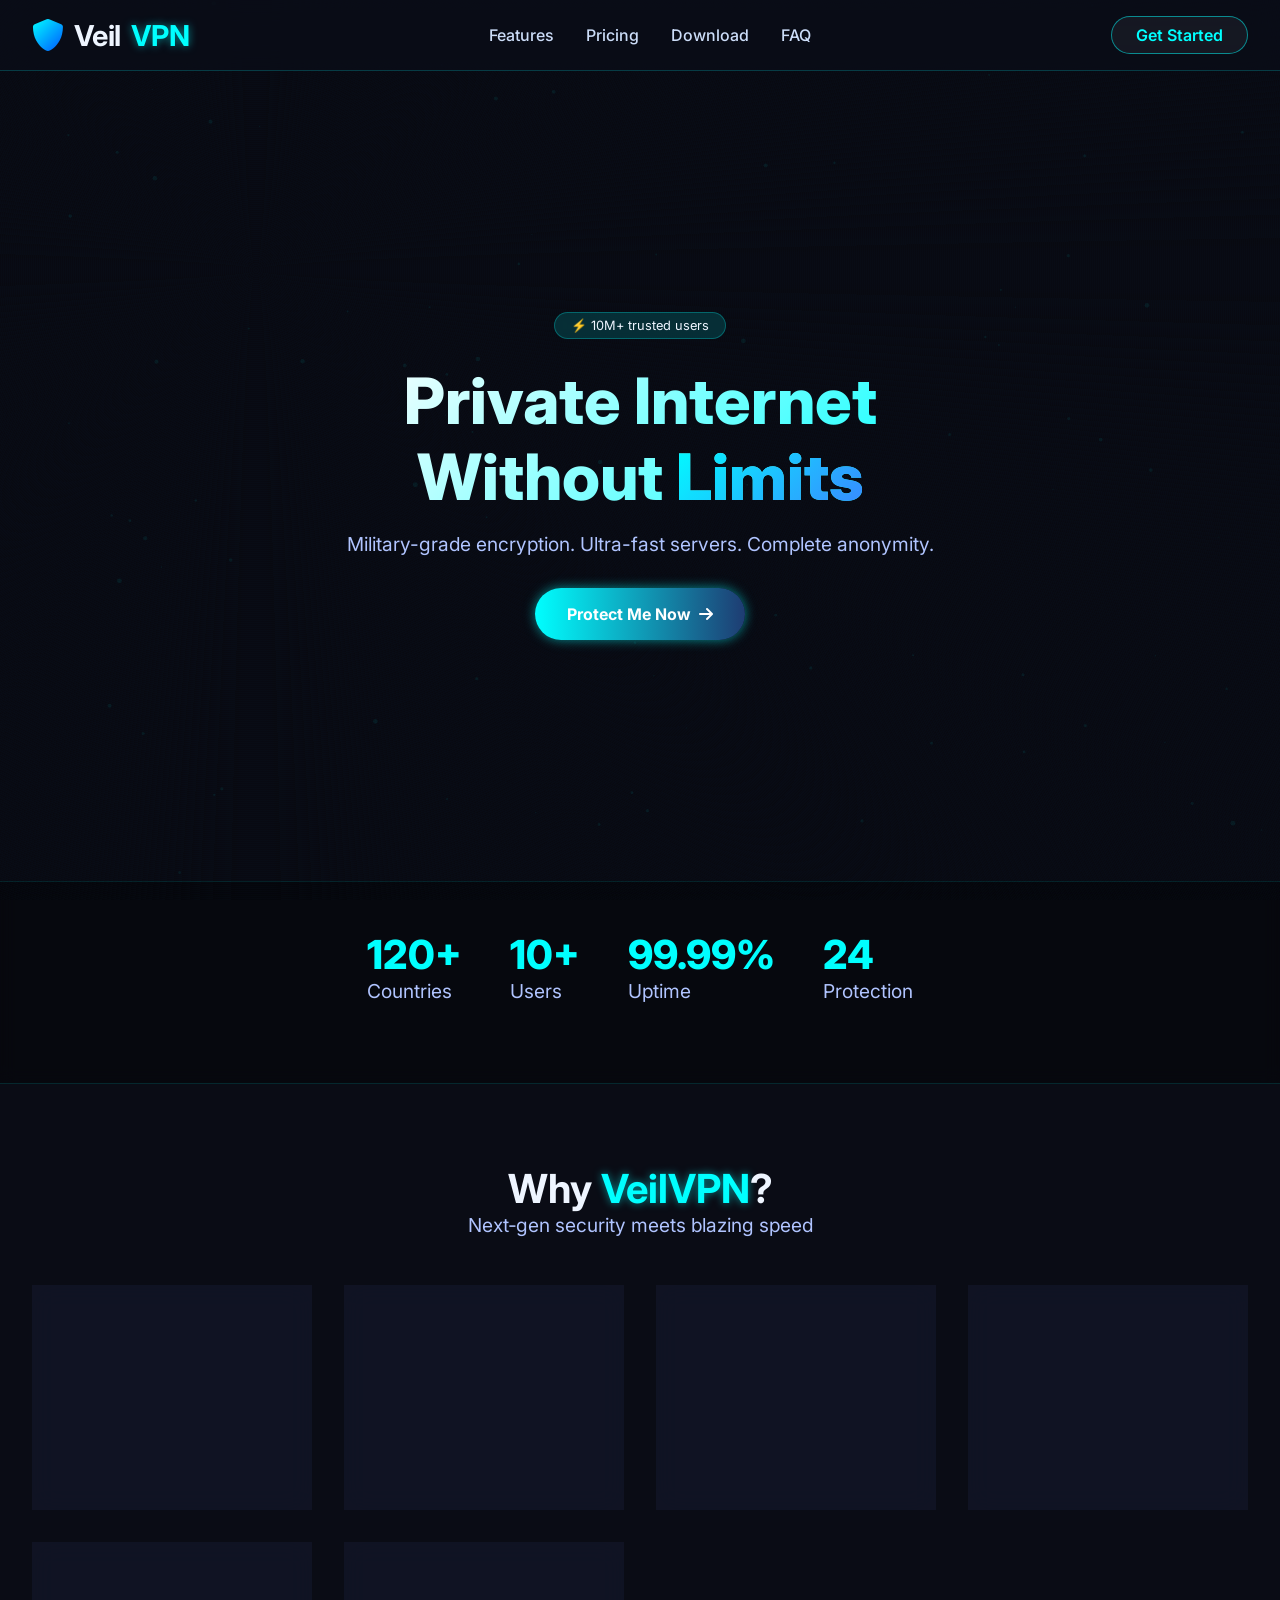
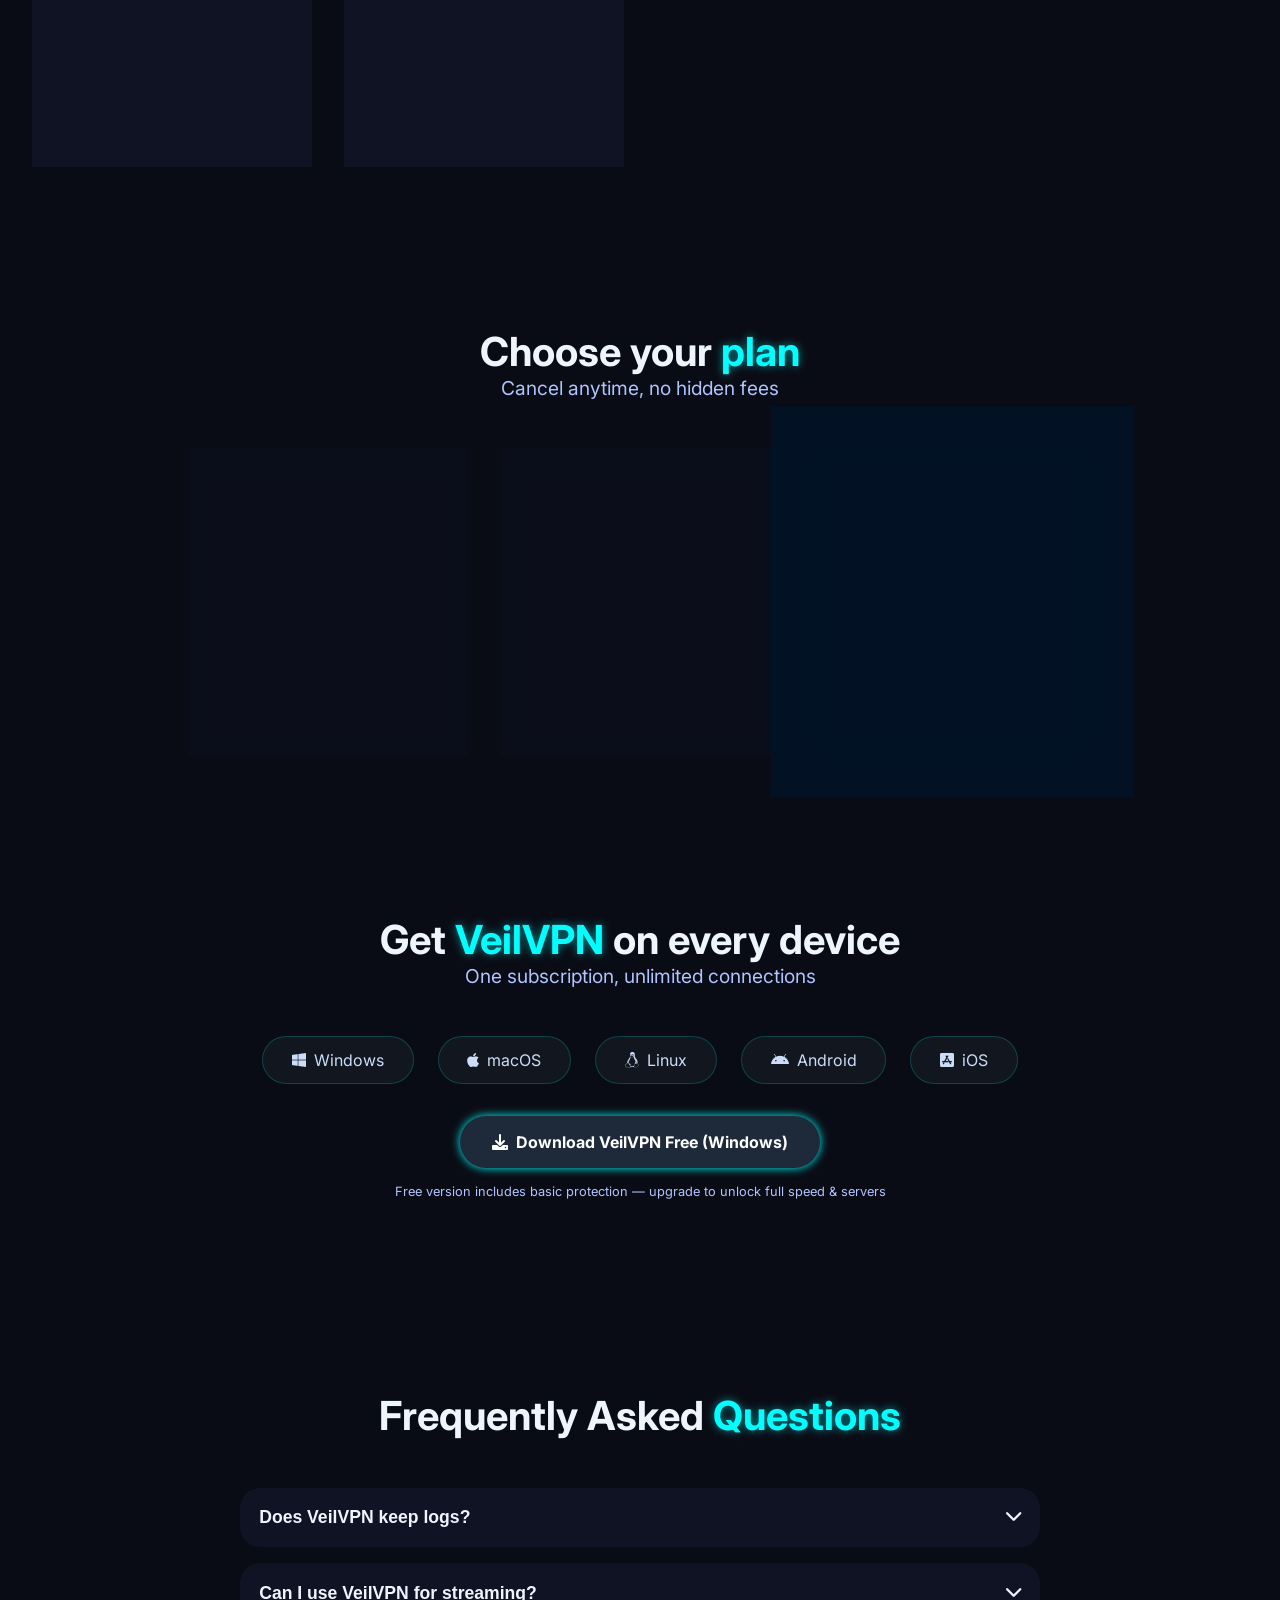
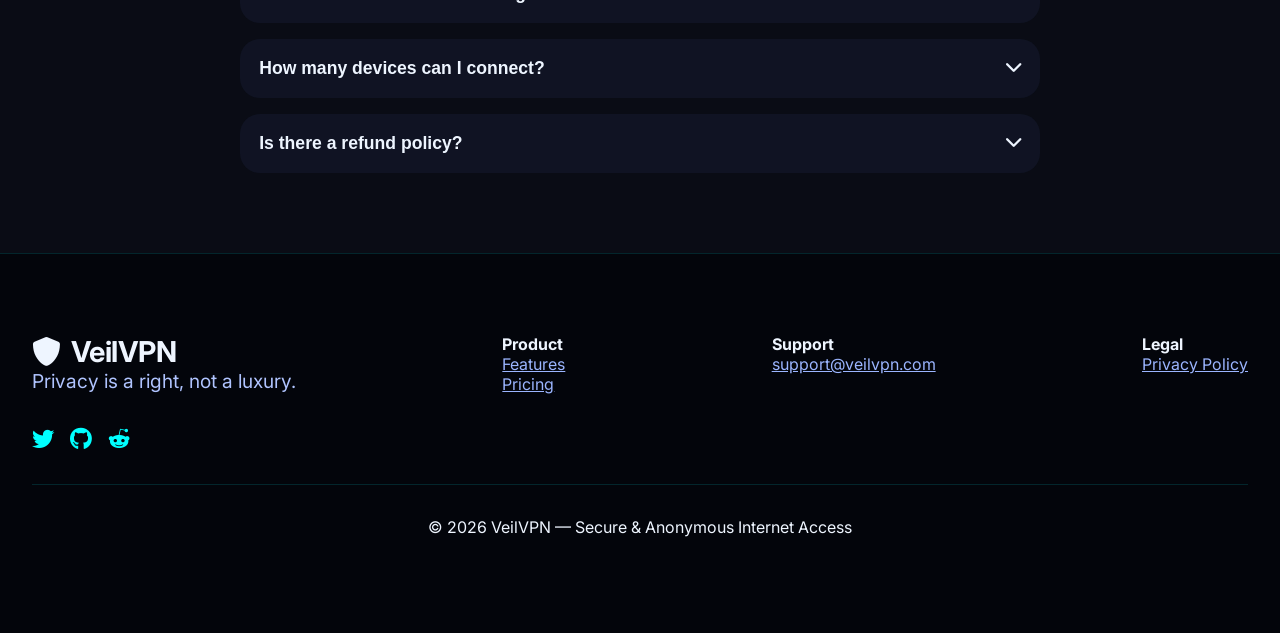
==== index.html @ fefae245 "Add files via upload" ====
<!DOCTYPE html>
<html lang="ru">
<head>
  <meta charset="UTF-8">
  <meta name="viewport" content="width=device-width, initial-scale=1.0, viewport-fit=cover">
  <title>VeilVPN — невидимость и защита</title>
  <link rel="preconnect" href="https://fonts.googleapis.com">
  <link rel="preconnect" href="https://fonts.gstatic.com" crossorigin>
  <link href="https://fonts.googleapis.com/css2?family=Inter:opsz,wght@14..32,300;14..32,400;14..32,500;14..32,600;14..32,700;14..32,800&display=swap" rel="stylesheet">
  <link rel="stylesheet" href="https://cdnjs.cloudflare.com/ajax/libs/font-awesome/6.0.0-beta3/css/all.min.css">
  <style>
    * { margin: 0; padding: 0; box-sizing: border-box; }
    body { background: #0a0c15; font-family: 'Inter', sans-serif; color: #eef5ff; overflow-x: hidden; }
    canvas { position: fixed; top: 0; left: 0; width: 100%; height: 100%; z-index: 0; pointer-events: none; }
    .noise { position: fixed; top: 0; left: 0; width: 100%; height: 100%; background: repeating-radial-gradient(circle at 20% 30%, rgba(0,20,40,0.1) 0px, rgba(0,0,0,0.2) 2px); pointer-events: none; z-index: 1; }
    .container, nav, section, footer { position: relative; z-index: 2; }
    .glass-nav { backdrop-filter: blur(16px); background: rgba(10, 14, 25, 0.7); border-bottom: 1px solid rgba(0, 255, 255, 0.2); position: sticky; top: 0; z-index: 100; }
    .nav-container { max-width: 1300px; margin: 0 auto; display: flex; justify-content: space-between; align-items: center; padding: 1rem 2rem; }
    .logo { display: flex; align-items: center; gap: 10px; font-size: 1.8rem; font-weight: 700; letter-spacing: -0.5px; }
    .shield-icon { background: linear-gradient(135deg, #0ff, #0055ff); -webkit-background-clip: text; background-clip: text; color: transparent; font-size: 2rem; }
    .cyan { color: #0ff; text-shadow: 0 0 8px #0ff8; }
    .nav-links { display: flex; gap: 2rem; }
    .nav-links a { color: #ccddf8; text-decoration: none; font-weight: 500; transition: 0.3s; }
    .nav-links a:hover { color: #0ff; text-shadow: 0 0 5px #0ff; }
    .glass-btn { background: rgba(255,255,255,0.05); border: 1px solid rgba(0,255,255,0.5); padding: 0.5rem 1.5rem; border-radius: 40px; text-decoration: none; color: #0ff; font-weight: 600; }
    .hero { min-height: 90vh; display: flex; align-items: center; justify-content: center; text-align: center; padding: 2rem; }
    .hero-content { max-width: 800px; }
    .hero-badge { background: rgba(0,255,255,0.15); display: inline-block; padding: 0.3rem 1rem; border-radius: 40px; font-size: 0.8rem; border: 1px solid #0ff4; margin-bottom: 1.5rem; backdrop-filter: blur(4px);}
    h1 { font-size: 4rem; font-weight: 800; line-height: 1.2; margin-bottom: 1rem; background: linear-gradient(135deg, #fff, #0ff); -webkit-background-clip: text; background-clip: text; color: transparent; }
    .gradient-text { background: linear-gradient(135deg, #0ff, #3a86ff); -webkit-background-clip: text; background-clip: text; color: transparent; }
    p { font-size: 1.2rem; color: #b0c4ff; margin-bottom: 2rem; }
    .primary-btn { background: linear-gradient(90deg, #0ff, #1e3c72); border: none; padding: 1rem 2rem; border-radius: 60px; font-weight: 700; font-size: 1rem; color: #fff; cursor: pointer; transition: 0.3s; text-decoration: none; display: inline-flex; align-items: center; gap: 8px; box-shadow: 0 0 12px #0ff8; }
    .primary-btn:hover { transform: scale(1.03); box-shadow: 0 0 20px #0ff; }
    .stats { display: flex; flex-wrap: wrap; justify-content: center; gap: 3rem; padding: 3rem 2rem; background: rgba(0,0,0,0.3); backdrop-filter: blur(8px); border-top: 1px solid #0ff2; border-bottom: 1px solid #0ff2; }
    .stat-item h3 { font-size: 2.5rem; font-weight: 800; color: #0ff; }
    .features, .pricing, .download, .faq, footer { padding: 5rem 2rem; max-width: 1300px; margin: 0 auto; }
    .section-header { text-align: center; margin-bottom: 3rem; }
    .section-header h2 { font-size: 2.5rem; }
    .features-grid { display: grid; grid-template-columns: repeat(auto-fit, minmax(280px,1fr)); gap: 2rem; }
    .feature-card { background: rgba(20, 25, 45, 0.6); backdrop-filter: blur(12px); border: 1px solid rgba(0,255,255,0.2); border-radius: 28px; padding: 2rem; transition: 0.3s; text-align: center; }
    .feature-card i { font-size: 2.5rem; color: #0ff; margin-bottom: 1rem; }
    .feature-card:hover { border-color: #0ff; transform: translateY(-8px); box-shadow: 0 15px 35px rgba(0,255,255,0.1); }
    .pricing-grid { display: flex; flex-wrap: wrap; gap: 2rem; justify-content: center; }
    .pricing-card { background: rgba(12, 16, 28, 0.8); backdrop-filter: blur(12px); border-radius: 32px; padding: 2rem; width: 280px; text-align: center; border: 1px solid rgba(0,255,255,0.2); transition: 0.3s; }
    .pricing-card.featured { border: 2px solid #0ff; box-shadow: 0 0 25px #0ff6; transform: scale(1.02); background: rgba(0,20,40,0.8); }
    .price { font-size: 2.5rem; font-weight: 800; margin: 1rem 0; color: #0ff; }
    .plan-btn { background: rgba(0,255,255,0.1); border: 1px solid #0ff; padding: 0.7rem 1.5rem; border-radius: 40px; font-weight: 600; cursor: pointer; color: white; width: 100%; margin-top: 1rem; transition: 0.2s; }
    .plan-btn.primary { background: #0ff; color: #000; font-weight: bold; }
    .apps-grid { display: flex; flex-wrap: wrap; justify-content: center; gap: 1.5rem; margin-bottom: 2rem; }
    .app-card { background: #11161f; padding: 0.8rem 1.8rem; border-radius: 60px; display: flex; align-items: center; gap: 8px; text-decoration: none; color: #ccddf8; border: 1px solid #0ff3; transition: 0.2s; }
    .free-download { text-align: center; margin: 2rem 0; }
    .faq-grid { display: grid; gap: 1rem; max-width: 800px; margin: 0 auto; }
    .faq-item { background: rgba(20,25,45,0.6); border-radius: 20px; }
    .faq-question { width: 100%; background: transparent; border: none; padding: 1.2rem; text-align: left; font-size: 1.1rem; font-weight: 600; color: #eef5ff; display: flex; justify-content: space-between; cursor: pointer; }
    .faq-answer { display: none; padding: 0 1.2rem 1.2rem; color: #b0c4ff; }
    .footer { background: #03050b; border-top: 1px solid #0ff2; }
    .footer-content { display: flex; flex-wrap: wrap; justify-content: space-between; max-width: 1300px; margin: 0 auto; gap: 2rem; }
    .socials a { color: #0ff; margin-right: 1rem; font-size: 1.4rem; }
    @media (max-width: 768px) { h1 { font-size: 2.5rem; } .nav-links { display: none; } .glass-btn { display: none; } .pricing-card { width: 100%; } }
  </style>
</head>
<body>
<canvas id="bgCanvas"></canvas>
<div class="noise"></div>

<nav class="glass-nav">
  <div class="nav-container">
    <div class="logo"><i class="fas fa-shield-alt shield-icon"></i> Veil<span class="cyan">VPN</span></div>
    <div class="nav-links"><a href="#features">Features</a><a href="#pricing">Pricing</a><a href="#download">Download</a><a href="#faq">FAQ</a></div>
    <a href="#pricing" class="glass-btn">Get Started</a>
  </div>
</nav>

<main>
  <section class="hero"><div class="hero-content"><div class="hero-badge">⚡ 10M+ trusted users</div><h1>Private Internet<br>Without <span class="gradient-text">Limits</span></h1><p>Military-grade encryption. Ultra-fast servers. Complete anonymity.</p><div class="hero-buttons"><a href="#pricing" class="primary-btn">Protect Me Now <i class="fas fa-arrow-right"></i></a></div></div></section>

  <div class="stats"><div class="stat-item"><h3 id="stat1">120+</h3><p>Countries</p></div><div class="stat-item"><h3 id="stat2">10M+</h3><p>Users</p></div><div class="stat-item"><h3 id="stat3">99.99%</h3><p>Uptime</p></div><div class="stat-item"><h3 id="stat4">24/7</h3><p>Protection</p></div></div>

  <section id="features" class="features"><div class="section-header"><h2>Why <span class="cyan">VeilVPN</span>?</h2><p>Next‑gen security meets blazing speed</p></div><div class="features-grid"><div class="feature-card"><i class="fas fa-eye-slash"></i><h3>No Logs Policy</h3><p>Strict zero‑logs, audited independently.</p></div><div class="feature-card"><i class="fas fa-bolt"></i><h3>Unlimited Speed</h3><p>No throttling, WireGuard® ready.</p></div><div class="feature-card"><i class="fas fa-globe-americas"></i><h3>Global Servers</h3><p>120+ locations worldwide.</p></div><div class="feature-card"><i class="fas fa-lock"></i><h3>Military Encryption</h3><p>AES‑256 & ChaCha20.</p></div><div class="feature-card"><i class="fas fa-power-off"></i><h3>Kill Switch</h3><p>Automatic network lock.</p></div><div class="feature-card"><i class="fab fa-bitcoin"></i><h3>Anonymous Payments</h3><p>Crypto, cash & card options.</p></div></div></section>

  <section id="pricing" class="pricing"><div class="section-header"><h2>Choose your <span class="cyan">plan</span></h2><p>Cancel anytime, no hidden fees</p></div><div class="pricing-grid"><div class="pricing-card"><div class="plan-name">FREE</div><div class="price">$0</div><ul style="list-style:none"><li><i class="fas fa-check-circle" style="color:#0ff"></i> Limited speed</li><li><i class="fas fa-check-circle" style="color:#0ff"></i> 1 device</li><li><i class="fas fa-check-circle" style="color:#0ff"></i> Basic encryption</li></ul><button class="plan-btn" data-plan="FREE" data-price="0" data-period="Lifetime">Choose Plan</button></div><div class="pricing-card"><div class="plan-name">MONTHLY</div><div class="price">$9.99<span style="font-size:1rem">/month</span></div><ul style="list-style:none"><li><i class="fas fa-check-circle" style="color:#0ff"></i> Unlimited speed</li><li><i class="fas fa-check-circle" style="color:#0ff"></i> Unlimited devices</li><li><i class="fas fa-check-circle" style="color:#0ff"></i> Premium servers</li></ul><button class="plan-btn" data-plan="MONTHLY" data-price="9.99" data-period="month">Buy Now</button></div><div class="pricing-card featured"><div class="badge" style="background:#0ff; color:#000; border-radius:20px; padding:4px 12px; display:inline-block; font-size:0.7rem;">BEST VALUE</div><div class="plan-name">YEARLY</div><div class="price">$99.99<span style="font-size:1rem">/year</span></div><ul style="list-style:none"><li><i class="fas fa-check-circle" style="color:#0ff"></i> Everything included</li><li><i class="fas fa-check-circle" style="color:#0ff"></i> VIP servers</li><li><i class="fas fa-check-circle" style="color:#0ff"></i> Priority support</li></ul><button class="plan-btn primary" data-plan="YEARLY" data-price="99.99" data-period="year">Best Deal</button></div></div></section>

  <section id="download" class="download"><div class="section-header"><h2>Get <span class="cyan">VeilVPN</span> on every device</h2><p>One subscription, unlimited connections</p></div><div class="apps-grid"><div class="app-card"><i class="fab fa-windows"></i><span>Windows</span></div><div class="app-card"><i class="fab fa-apple"></i><span>macOS</span></div><div class="app-card"><i class="fab fa-linux"></i><span>Linux</span></div><div class="app-card"><i class="fab fa-android"></i><span>Android</span></div><div class="app-card"><i class="fab fa-app-store-ios"></i><span>iOS</span></div></div><div class="free-download"><a href="https://github.com/vpnsystem/VeilVPN/raw/refs/heads/main/VeilVPN.exe" class="primary-btn" style="background:#1e2a3a; box-shadow:0 0 10px cyan;" download><i class="fas fa-download"></i> Download VeilVPN Free (Windows)</a><p style="margin-top:1rem; font-size:0.8rem;">Free version includes basic protection — upgrade to unlock full speed & servers</p></div></section>

  <section id="faq" class="faq"><div class="section-header"><h2>Frequently Asked <span class="cyan">Questions</span></h2></div><div class="faq-grid"><div class="faq-item"><button class="faq-question">Does VeilVPN keep logs?<i class="fas fa-chevron-down"></i></button><div class="faq-answer"><p>Absolutely not. Our no-logs policy is audited & legally verified.</p></div></div><div class="faq-item"><button class="faq-question">Can I use VeilVPN for streaming?<i class="fas fa-chevron-down"></i></button><div class="faq-answer"><p>Yes! Unlimited bandwidth, optimized for Netflix, Disney+, Hulu.</p></div></div><div class="faq-item"><button class="faq-question">How many devices can I connect?<i class="fas fa-chevron-down"></i></button><div class="faq-answer"><p>Unlimited connections on Monthly & Yearly plans.</p></div></div><div class="faq-item"><button class="faq-question">Is there a refund policy?<i class="fas fa-chevron-down"></i></button><div class="faq-answer"><p>30-day money‑back guarantee on all paid subscriptions.</p></div></div></div></section>
</main>

<footer class="footer"><div class="footer-content"><div class="footer-col"><div class="logo"><i class="fas fa-shield-alt"></i> VeilVPN</div><p>Privacy is a right, not a luxury.</p><div class="socials"><a href="#"><i class="fab fa-twitter"></i></a><a href="#"><i class="fab fa-github"></i></a><a href="#"><i class="fab fa-reddit-alien"></i></a></div></div><div class="footer-col"><h4>Product</h4><a href="#features" style="display:block;color:#9bb5ff">Features</a><a href="#pricing" style="display:block;color:#9bb5ff">Pricing</a></div><div class="footer-col"><h4>Support</h4><a href="mailto:support@veilvpn.com" style="color:#9bb5ff">support@veilvpn.com</a></div><div class="footer-col"><h4>Legal</h4><a href="#" style="color:#9bb5ff">Privacy Policy</a></div></div><div class="footer-bottom" style="text-align:center; padding:2rem 0 1rem; border-top:1px solid #0ff2; margin-top:2rem;">© 2026 VeilVPN — Secure & Anonymous Internet Access</div></footer>

<script>
  // dynamic canvas + payment redirect
  const canvas = document.getElementById('bgCanvas');
  const ctx = canvas.getContext('2d');
  let particles = [];
  function resize() { canvas.width = window.innerWidth; canvas.height = window.innerHeight; }
  window.addEventListener('resize', resize);
  resize();
  for(let i=0;i<100;i++) particles.push({ x:Math.random()*canvas.width, y:Math.random()*canvas.height, size:Math.random()*2+0.5, vx:(Math.random()-0.5)*0.5, vy:(Math.random()-0.5)*0.3 });
  function draw() { if(!ctx) return; ctx.clearRect(0,0,canvas.width,canvas.height); ctx.fillStyle='rgba(0,255,255,0.08)'; for(let p of particles){ ctx.beginPath(); ctx.arc(p.x,p.y,p.size,0,Math.PI*2); ctx.fill(); p.x+=p.vx; p.y+=p.vy; if(p.x<0)p.x=canvas.width; if(p.x>canvas.width)p.x=0; if(p.y<0)p.y=canvas.height; if(p.y>canvas.height)p.y=0; } requestAnimationFrame(draw); }
  draw();

  // faq toggle
  document.querySelectorAll('.faq-question').forEach(btn => { btn.addEventListener('click', () => { const ans = btn.nextElementSibling; ans.style.display = ans.style.display === 'block' ? 'none' : 'block'; }); });

  // payment redirect with plan data
  const planBtns = document.querySelectorAll('.plan-btn');
  planBtns.forEach(btn => {
    btn.addEventListener('click', (e) => {
      const plan = btn.getAttribute('data-plan');
      const price = btn.getAttribute('data-price');
      const period = btn.getAttribute('data-period');
      window.location.href = `payment.html?plan=${encodeURIComponent(plan)}&price=${encodeURIComponent(price)}&period=${encodeURIComponent(period)}`;
    });
  });

  // animated counters (simple)
  const counters = document.querySelectorAll('.stat-item h3');
  counters.forEach(el => { let val = el.innerText; if(val.includes('+')) val = val.replace('+',''); if(val.includes('M')) val = val.replace('M',''); if(val.includes('%')) val = val.replace('%',''); let target = parseFloat(val); if(isNaN(target)) target=120; let current=0; let step=target/30; let int=setInterval(()=>{ current+=step; if(current>=target){ el.innerText = target.toString()+(el.innerText.includes('+')?'+':(el.innerText.includes('M')?'M+':(el.innerText.includes('%')?'%':''))); clearInterval(int); } else el.innerText = Math.floor(current).toString()+(el.innerText.includes('+')?'+':(el.innerText.includes('M')?'M+':(el.innerText.includes('%')?'%':''))); },30); });
</script>
</body>
</html>
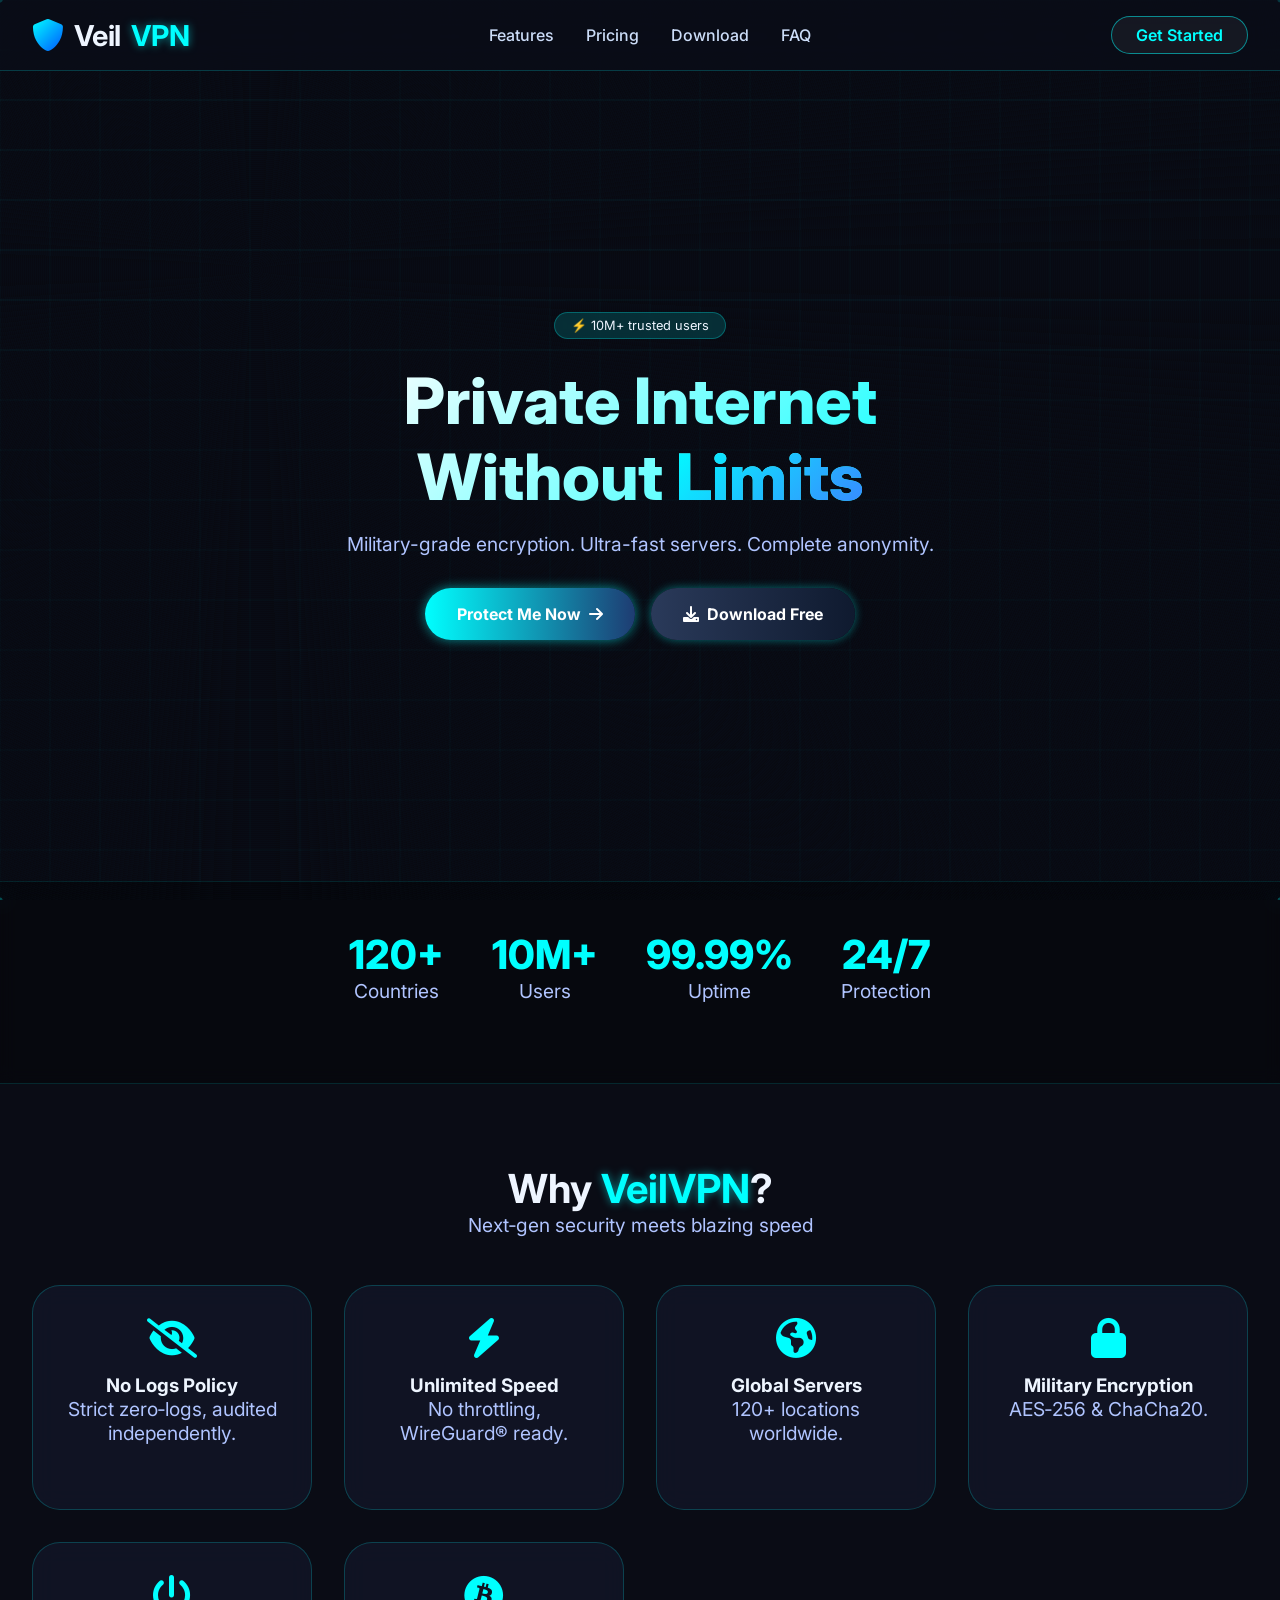
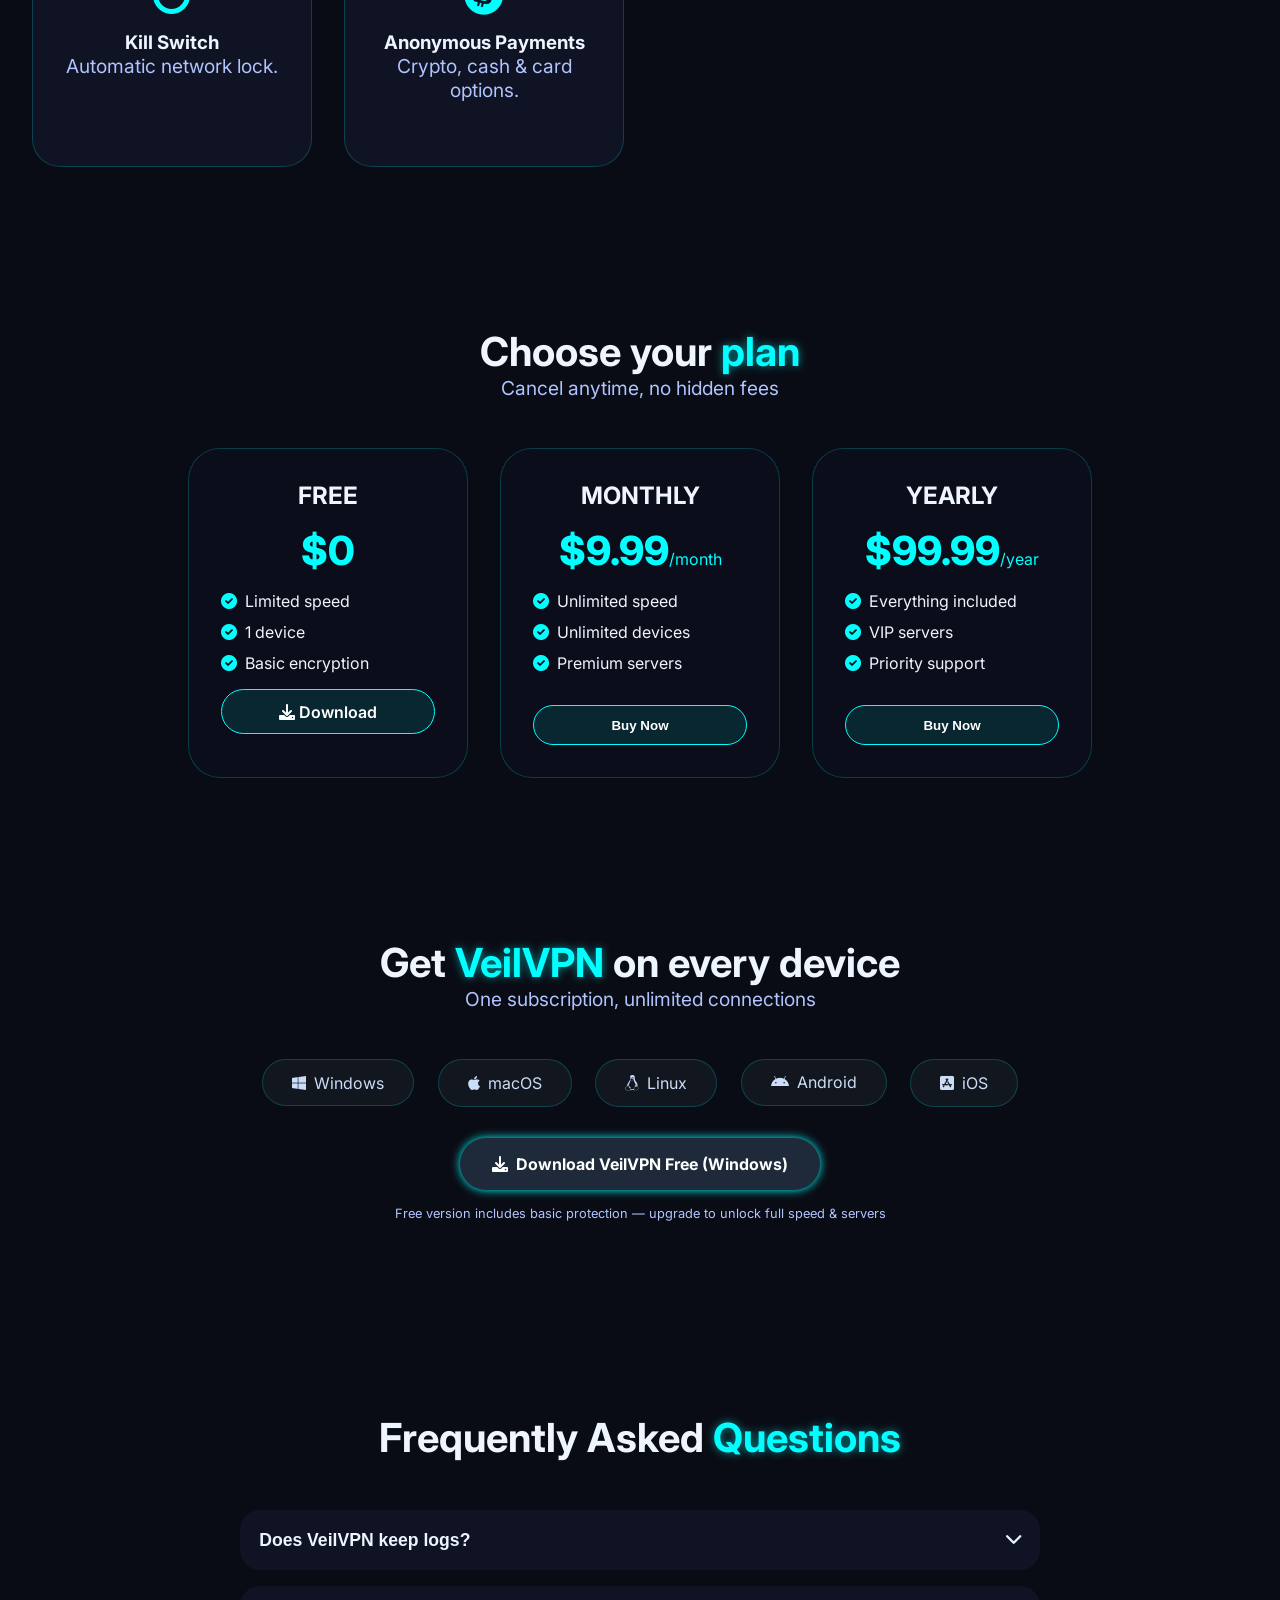
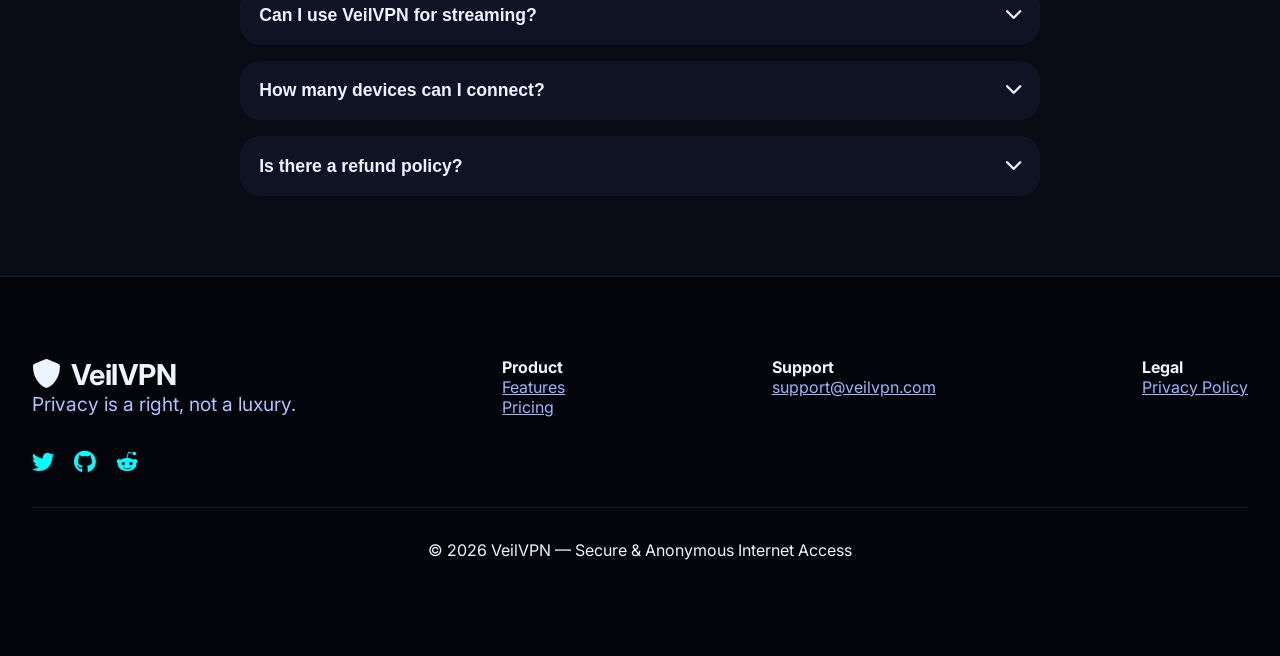
==== commit 0a4364bc: "Update index.html" ====
--- a/index.html
+++ b/index.html
@@ -6,57 +6,578 @@
   <title>VeilVPN — невидимость и защита</title>
   <link rel="preconnect" href="https://fonts.googleapis.com">
   <link rel="preconnect" href="https://fonts.gstatic.com" crossorigin>
-  <link href="https://fonts.googleapis.com/css2?family=Inter:opsz,wght@14..32,300;14..32,400;14..32,500;14..32,600;14..32,700;14..32,800&display=swap" rel="stylesheet">
+  <link href="https://fonts.googleapis.com/css2?family=Inter:opsz,wght@14..32,300;400;500;600;700;800&display=swap" rel="stylesheet">
   <link rel="stylesheet" href="https://cdnjs.cloudflare.com/ajax/libs/font-awesome/6.0.0-beta3/css/all.min.css">
   <style>
-    * { margin: 0; padding: 0; box-sizing: border-box; }
-    body { background: #0a0c15; font-family: 'Inter', sans-serif; color: #eef5ff; overflow-x: hidden; }
-    canvas { position: fixed; top: 0; left: 0; width: 100%; height: 100%; z-index: 0; pointer-events: none; }
-    .noise { position: fixed; top: 0; left: 0; width: 100%; height: 100%; background: repeating-radial-gradient(circle at 20% 30%, rgba(0,20,40,0.1) 0px, rgba(0,0,0,0.2) 2px); pointer-events: none; z-index: 1; }
-    .container, nav, section, footer { position: relative; z-index: 2; }
-    .glass-nav { backdrop-filter: blur(16px); background: rgba(10, 14, 25, 0.7); border-bottom: 1px solid rgba(0, 255, 255, 0.2); position: sticky; top: 0; z-index: 100; }
-    .nav-container { max-width: 1300px; margin: 0 auto; display: flex; justify-content: space-between; align-items: center; padding: 1rem 2rem; }
-    .logo { display: flex; align-items: center; gap: 10px; font-size: 1.8rem; font-weight: 700; letter-spacing: -0.5px; }
-    .shield-icon { background: linear-gradient(135deg, #0ff, #0055ff); -webkit-background-clip: text; background-clip: text; color: transparent; font-size: 2rem; }
-    .cyan { color: #0ff; text-shadow: 0 0 8px #0ff8; }
-    .nav-links { display: flex; gap: 2rem; }
-    .nav-links a { color: #ccddf8; text-decoration: none; font-weight: 500; transition: 0.3s; }
-    .nav-links a:hover { color: #0ff; text-shadow: 0 0 5px #0ff; }
-    .glass-btn { background: rgba(255,255,255,0.05); border: 1px solid rgba(0,255,255,0.5); padding: 0.5rem 1.5rem; border-radius: 40px; text-decoration: none; color: #0ff; font-weight: 600; }
-    .hero { min-height: 90vh; display: flex; align-items: center; justify-content: center; text-align: center; padding: 2rem; }
-    .hero-content { max-width: 800px; }
-    .hero-badge { background: rgba(0,255,255,0.15); display: inline-block; padding: 0.3rem 1rem; border-radius: 40px; font-size: 0.8rem; border: 1px solid #0ff4; margin-bottom: 1.5rem; backdrop-filter: blur(4px);}
-    h1 { font-size: 4rem; font-weight: 800; line-height: 1.2; margin-bottom: 1rem; background: linear-gradient(135deg, #fff, #0ff); -webkit-background-clip: text; background-clip: text; color: transparent; }
-    .gradient-text { background: linear-gradient(135deg, #0ff, #3a86ff); -webkit-background-clip: text; background-clip: text; color: transparent; }
-    p { font-size: 1.2rem; color: #b0c4ff; margin-bottom: 2rem; }
-    .primary-btn { background: linear-gradient(90deg, #0ff, #1e3c72); border: none; padding: 1rem 2rem; border-radius: 60px; font-weight: 700; font-size: 1rem; color: #fff; cursor: pointer; transition: 0.3s; text-decoration: none; display: inline-flex; align-items: center; gap: 8px; box-shadow: 0 0 12px #0ff8; }
-    .primary-btn:hover { transform: scale(1.03); box-shadow: 0 0 20px #0ff; }
-    .stats { display: flex; flex-wrap: wrap; justify-content: center; gap: 3rem; padding: 3rem 2rem; background: rgba(0,0,0,0.3); backdrop-filter: blur(8px); border-top: 1px solid #0ff2; border-bottom: 1px solid #0ff2; }
-    .stat-item h3 { font-size: 2.5rem; font-weight: 800; color: #0ff; }
-    .features, .pricing, .download, .faq, footer { padding: 5rem 2rem; max-width: 1300px; margin: 0 auto; }
-    .section-header { text-align: center; margin-bottom: 3rem; }
-    .section-header h2 { font-size: 2.5rem; }
-    .features-grid { display: grid; grid-template-columns: repeat(auto-fit, minmax(280px,1fr)); gap: 2rem; }
-    .feature-card { background: rgba(20, 25, 45, 0.6); backdrop-filter: blur(12px); border: 1px solid rgba(0,255,255,0.2); border-radius: 28px; padding: 2rem; transition: 0.3s; text-align: center; }
-    .feature-card i { font-size: 2.5rem; color: #0ff; margin-bottom: 1rem; }
-    .feature-card:hover { border-color: #0ff; transform: translateY(-8px); box-shadow: 0 15px 35px rgba(0,255,255,0.1); }
-    .pricing-grid { display: flex; flex-wrap: wrap; gap: 2rem; justify-content: center; }
-    .pricing-card { background: rgba(12, 16, 28, 0.8); backdrop-filter: blur(12px); border-radius: 32px; padding: 2rem; width: 280px; text-align: center; border: 1px solid rgba(0,255,255,0.2); transition: 0.3s; }
-    .pricing-card.featured { border: 2px solid #0ff; box-shadow: 0 0 25px #0ff6; transform: scale(1.02); background: rgba(0,20,40,0.8); }
-    .price { font-size: 2.5rem; font-weight: 800; margin: 1rem 0; color: #0ff; }
-    .plan-btn { background: rgba(0,255,255,0.1); border: 1px solid #0ff; padding: 0.7rem 1.5rem; border-radius: 40px; font-weight: 600; cursor: pointer; color: white; width: 100%; margin-top: 1rem; transition: 0.2s; }
-    .plan-btn.primary { background: #0ff; color: #000; font-weight: bold; }
-    .apps-grid { display: flex; flex-wrap: wrap; justify-content: center; gap: 1.5rem; margin-bottom: 2rem; }
-    .app-card { background: #11161f; padding: 0.8rem 1.8rem; border-radius: 60px; display: flex; align-items: center; gap: 8px; text-decoration: none; color: #ccddf8; border: 1px solid #0ff3; transition: 0.2s; }
-    .free-download { text-align: center; margin: 2rem 0; }
-    .faq-grid { display: grid; gap: 1rem; max-width: 800px; margin: 0 auto; }
-    .faq-item { background: rgba(20,25,45,0.6); border-radius: 20px; }
-    .faq-question { width: 100%; background: transparent; border: none; padding: 1.2rem; text-align: left; font-size: 1.1rem; font-weight: 600; color: #eef5ff; display: flex; justify-content: space-between; cursor: pointer; }
-    .faq-answer { display: none; padding: 0 1.2rem 1.2rem; color: #b0c4ff; }
-    .footer { background: #03050b; border-top: 1px solid #0ff2; }
-    .footer-content { display: flex; flex-wrap: wrap; justify-content: space-between; max-width: 1300px; margin: 0 auto; gap: 2rem; }
-    .socials a { color: #0ff; margin-right: 1rem; font-size: 1.4rem; }
-    @media (max-width: 768px) { h1 { font-size: 2.5rem; } .nav-links { display: none; } .glass-btn { display: none; } .pricing-card { width: 100%; } }
+    * {
+      margin: 0;
+      padding: 0;
+      box-sizing: border-box;
+    }
+
+    body {
+      background: #0a0c15;
+      font-family: 'Inter', sans-serif;
+      color: #eef5ff;
+      overflow-x: hidden;
+    }
+
+    canvas {
+      position: fixed;
+      top: 0;
+      left: 0;
+      width: 100%;
+      height: 100%;
+      z-index: 0;
+      pointer-events: none;
+    }
+
+    .noise {
+      position: fixed;
+      top: 0;
+      left: 0;
+      width: 100%;
+      height: 100%;
+      background: repeating-radial-gradient(circle at 20% 30%, rgba(0,20,40,0.1) 0px, rgba(0,0,0,0.2) 2px);
+      pointer-events: none;
+      z-index: 1;
+    }
+
+    .container, nav, section, footer {
+      position: relative;
+      z-index: 2;
+    }
+
+    /* Glassmorphism навигация */
+    .glass-nav {
+      backdrop-filter: blur(16px);
+      background: rgba(10, 14, 25, 0.7);
+      border-bottom: 1px solid rgba(0, 255, 255, 0.2);
+      position: sticky;
+      top: 0;
+      z-index: 100;
+      animation: slideDown 0.6s ease-out;
+    }
+
+    @keyframes slideDown {
+      from {
+        transform: translateY(-100%);
+        opacity: 0;
+      }
+      to {
+        transform: translateY(0);
+        opacity: 1;
+      }
+    }
+
+    .nav-container {
+      max-width: 1300px;
+      margin: 0 auto;
+      display: flex;
+      justify-content: space-between;
+      align-items: center;
+      padding: 1rem 2rem;
+    }
+
+    .logo {
+      display: flex;
+      align-items: center;
+      gap: 10px;
+      font-size: 1.8rem;
+      font-weight: 700;
+      letter-spacing: -0.5px;
+    }
+
+    .shield-icon {
+      background: linear-gradient(135deg, #0ff, #0055ff);
+      -webkit-background-clip: text;
+      background-clip: text;
+      color: transparent;
+      font-size: 2rem;
+    }
+
+    .cyan {
+      color: #0ff;
+      text-shadow: 0 0 8px #0ff8;
+    }
+
+    .nav-links {
+      display: flex;
+      gap: 2rem;
+    }
+
+    .nav-links a {
+      color: #ccddf8;
+      text-decoration: none;
+      font-weight: 500;
+      transition: 0.3s;
+    }
+
+    .nav-links a:hover {
+      color: #0ff;
+      text-shadow: 0 0 5px #0ff;
+    }
+
+    .glass-btn {
+      background: rgba(255,255,255,0.05);
+      border: 1px solid rgba(0,255,255,0.5);
+      padding: 0.5rem 1.5rem;
+      border-radius: 40px;
+      text-decoration: none;
+      color: #0ff;
+      font-weight: 600;
+      transition: 0.3s;
+    }
+
+    .glass-btn:hover {
+      background: rgba(0,255,255,0.15);
+      box-shadow: 0 0 12px #0ff4;
+    }
+
+    /* Hero секция */
+    .hero {
+      min-height: 90vh;
+      display: flex;
+      align-items: center;
+      justify-content: center;
+      text-align: center;
+      padding: 2rem;
+    }
+
+    .hero-content {
+      max-width: 800px;
+      animation: fadeInUp 0.8s ease-out;
+    }
+
+    @keyframes fadeInUp {
+      from {
+        opacity: 0;
+        transform: translateY(30px);
+      }
+      to {
+        opacity: 1;
+        transform: translateY(0);
+      }
+    }
+
+    .hero-badge {
+      background: rgba(0,255,255,0.15);
+      display: inline-block;
+      padding: 0.3rem 1rem;
+      border-radius: 40px;
+      font-size: 0.8rem;
+      border: 1px solid #0ff4;
+      margin-bottom: 1.5rem;
+      backdrop-filter: blur(4px);
+      animation: pulse 2s infinite;
+    }
+
+    @keyframes pulse {
+      0%, 100% { box-shadow: 0 0 0 0 rgba(0,255,255,0.2); }
+      50% { box-shadow: 0 0 0 8px rgba(0,255,255,0); }
+    }
+
+    h1 {
+      font-size: 4rem;
+      font-weight: 800;
+      line-height: 1.2;
+      margin-bottom: 1rem;
+      background: linear-gradient(135deg, #fff, #0ff);
+      -webkit-background-clip: text;
+      background-clip: text;
+      color: transparent;
+    }
+
+    .gradient-text {
+      background: linear-gradient(135deg, #0ff, #3a86ff);
+      -webkit-background-clip: text;
+      background-clip: text;
+      color: transparent;
+    }
+
+    p {
+      font-size: 1.2rem;
+      color: #b0c4ff;
+      margin-bottom: 2rem;
+    }
+
+    .primary-btn {
+      background: linear-gradient(90deg, #0ff, #1e3c72);
+      border: none;
+      padding: 1rem 2rem;
+      border-radius: 60px;
+      font-weight: 700;
+      font-size: 1rem;
+      color: #fff;
+      cursor: pointer;
+      transition: 0.3s;
+      text-decoration: none;
+      display: inline-flex;
+      align-items: center;
+      gap: 8px;
+      box-shadow: 0 0 12px #0ff8;
+    }
+
+    .primary-btn:hover {
+      transform: scale(1.03);
+      box-shadow: 0 0 20px #0ff;
+    }
+
+    .hero-buttons {
+      display: flex;
+      gap: 1rem;
+      justify-content: center;
+      flex-wrap: wrap;
+    }
+
+    /* Блок статистики */
+    .stats {
+      display: flex;
+      flex-wrap: wrap;
+      justify-content: center;
+      gap: 3rem;
+      padding: 3rem 2rem;
+      background: rgba(0,0,0,0.3);
+      backdrop-filter: blur(8px);
+      border-top: 1px solid #0ff2;
+      border-bottom: 1px solid #0ff2;
+    }
+
+    .stat-item {
+      text-align: center;
+      animation: fadeInScale 0.6s ease-out forwards;
+      opacity: 0;
+    }
+
+    .stat-item:nth-child(1) { animation-delay: 0.1s; }
+    .stat-item:nth-child(2) { animation-delay: 0.2s; }
+    .stat-item:nth-child(3) { animation-delay: 0.3s; }
+    .stat-item:nth-child(4) { animation-delay: 0.4s; }
+
+    @keyframes fadeInScale {
+      from {
+        opacity: 0;
+        transform: scale(0.8);
+      }
+      to {
+        opacity: 1;
+        transform: scale(1);
+      }
+    }
+
+    .stat-item h3 {
+      font-size: 2.5rem;
+      font-weight: 800;
+      color: #0ff;
+    }
+
+    /* Features */
+    .features, .pricing, .download, .faq, footer {
+      padding: 5rem 2rem;
+      max-width: 1300px;
+      margin: 0 auto;
+    }
+
+    .section-header {
+      text-align: center;
+      margin-bottom: 3rem;
+      animation: fadeInUp 0.6s ease-out;
+    }
+
+    .section-header h2 {
+      font-size: 2.5rem;
+    }
+
+    .features-grid {
+      display: grid;
+      grid-template-columns: repeat(auto-fit, minmax(280px,1fr));
+      gap: 2rem;
+    }
+
+    .feature-card {
+      background: rgba(20, 25, 45, 0.6);
+      backdrop-filter: blur(12px);
+      border: 1px solid rgba(0,255,255,0.2);
+      border-radius: 28px;
+      padding: 2rem;
+      transition: 0.4s cubic-bezier(0.2, 0.9, 0.4, 1.1);
+      text-align: center;
+      animation: fadeInUp 0.6s ease-out;
+      animation-fill-mode: both;
+    }
+
+    .feature-card:nth-child(1) { animation-delay: 0.05s; }
+    .feature-card:nth-child(2) { animation-delay: 0.1s; }
+    .feature-card:nth-child(3) { animation-delay: 0.15s; }
+    .feature-card:nth-child(4) { animation-delay: 0.2s; }
+    .feature-card:nth-child(5) { animation-delay: 0.25s; }
+    .feature-card:nth-child(6) { animation-delay: 0.3s; }
+
+    .feature-card i {
+      font-size: 2.5rem;
+      color: #0ff;
+      margin-bottom: 1rem;
+      transition: 0.3s;
+    }
+
+    .feature-card:hover {
+      border-color: #0ff;
+      transform: translateY(-8px);
+      box-shadow: 0 15px 35px rgba(0,255,255,0.15);
+    }
+
+    .feature-card:hover i {
+      transform: scale(1.1);
+      text-shadow: 0 0 12px #0ff;
+    }
+
+    /* Тарифы */
+    .pricing-grid {
+      display: flex;
+      flex-wrap: wrap;
+      gap: 2rem;
+      justify-content: center;
+    }
+
+    .pricing-card {
+      background: rgba(12, 16, 28, 0.8);
+      backdrop-filter: blur(12px);
+      border-radius: 32px;
+      padding: 2rem;
+      width: 280px;
+      text-align: center;
+      border: 1px solid rgba(0,255,255,0.2);
+      transition: 0.4s cubic-bezier(0.2, 0.9, 0.4, 1.1);
+      animation: fadeInUp 0.6s ease-out;
+      animation-fill-mode: both;
+    }
+
+    .pricing-card:nth-child(1) { animation-delay: 0.1s; }
+    .pricing-card:nth-child(2) { animation-delay: 0.2s; }
+    .pricing-card:nth-child(3) { animation-delay: 0.3s; }
+
+    .pricing-card:hover {
+      transform: translateY(-10px);
+      border-color: #0ff6;
+      box-shadow: 0 20px 40px rgba(0,255,255,0.1);
+    }
+
+    /* Убираем особенную подсветку для YEARLY */
+    .pricing-card.featured {
+      border: 1px solid rgba(0,255,255,0.3);
+      box-shadow: none;
+      transform: scale(1);
+      background: rgba(12, 16, 28, 0.8);
+    }
+
+    .pricing-card.featured:hover {
+      transform: translateY(-10px);
+      border-color: #0ff6;
+      box-shadow: 0 20px 40px rgba(0,255,255,0.1);
+    }
+
+    .badge {
+      background: #0ff;
+      color: #000;
+      border-radius: 20px;
+      padding: 4px 12px;
+      display: inline-block;
+      font-size: 0.7rem;
+      font-weight: bold;
+      margin-bottom: 0.8rem;
+    }
+
+    .plan-name {
+      font-size: 1.5rem;
+      font-weight: 700;
+      margin-bottom: 0.5rem;
+    }
+
+    .price {
+      font-size: 2.5rem;
+      font-weight: 800;
+      margin: 1rem 0;
+      color: #0ff;
+    }
+
+    .price span {
+      font-size: 0.9rem;
+      font-weight: 400;
+    }
+
+    .pricing-card ul {
+      list-style: none;
+      margin: 1rem 0;
+      text-align: left;
+    }
+
+    .pricing-card li {
+      margin: 0.7rem 0;
+      display: flex;
+      align-items: center;
+      gap: 8px;
+    }
+
+    .pricing-card li i.fa-check-circle {
+      color: #0ff;
+    }
+
+    .plan-btn {
+      background: rgba(0,255,255,0.1);
+      border: 1px solid #0ff;
+      padding: 0.7rem 1.5rem;
+      border-radius: 40px;
+      font-weight: 600;
+      cursor: pointer;
+      color: white;
+      width: 100%;
+      margin-top: 1rem;
+      transition: 0.3s;
+      text-decoration: none;
+      display: inline-block;
+    }
+
+    .plan-btn.primary {
+      background: #0ff;
+      color: #000;
+      font-weight: bold;
+    }
+
+    .plan-btn:hover {
+      background: #0ff;
+      color: #000;
+      box-shadow: 0 0 12px #0ff;
+      transform: scale(1.02);
+    }
+
+    /* Download apps */
+    .apps-grid {
+      display: flex;
+      flex-wrap: wrap;
+      justify-content: center;
+      gap: 1.5rem;
+      margin-bottom: 2rem;
+    }
+
+    .app-card {
+      background: #11161f;
+      padding: 0.8rem 1.8rem;
+      border-radius: 60px;
+      display: flex;
+      align-items: center;
+      gap: 8px;
+      text-decoration: none;
+      color: #ccddf8;
+      border: 1px solid #0ff3;
+      transition: 0.3s;
+      animation: fadeInUp 0.5s ease-out;
+      animation-fill-mode: both;
+    }
+
+    .app-card:nth-child(1) { animation-delay: 0.05s; }
+    .app-card:nth-child(2) { animation-delay: 0.1s; }
+    .app-card:nth-child(3) { animation-delay: 0.15s; }
+    .app-card:nth-child(4) { animation-delay: 0.2s; }
+    .app-card:nth-child(5) { animation-delay: 0.25s; }
+
+    .app-card:hover {
+      border-color: #0ff;
+      transform: translateY(-3px);
+      background: #1a1f2c;
+    }
+
+    .free-download {
+      text-align: center;
+      margin: 2rem 0;
+    }
+
+    /* FAQ */
+    .faq-grid {
+      display: grid;
+      gap: 1rem;
+      max-width: 800px;
+      margin: 0 auto;
+    }
+
+    .faq-item {
+      background: rgba(20,25,45,0.6);
+      border-radius: 20px;
+      transition: 0.3s;
+      animation: fadeInUp 0.5s ease-out;
+      animation-fill-mode: both;
+    }
+
+    .faq-item:nth-child(1) { animation-delay: 0.1s; }
+    .faq-item:nth-child(2) { animation-delay: 0.2s; }
+    .faq-item:nth-child(3) { animation-delay: 0.3s; }
+    .faq-item:nth-child(4) { animation-delay: 0.4s; }
+
+    .faq-question {
+      width: 100%;
+      background: transparent;
+      border: none;
+      padding: 1.2rem;
+      text-align: left;
+      font-size: 1.1rem;
+      font-weight: 600;
+      color: #eef5ff;
+      display: flex;
+      justify-content: space-between;
+      cursor: pointer;
+      transition: 0.3s;
+    }
+
+    .faq-question:hover {
+      color: #0ff;
+    }
+
+    .faq-question i {
+      transition: 0.3s;
+    }
+
+    .faq-answer {
+      display: none;
+      padding: 0 1.2rem 1.2rem;
+      color: #b0c4ff;
+      line-height: 1.5;
+    }
+
+    /* Footer */
+    .footer {
+      background: #03050b;
+      border-top: 1px solid #0ff2;
+    }
+
+    .footer-content {
+      display: flex;
+      flex-wrap: wrap;
+      justify-content: space-between;
+      max-width: 1300px;
+      margin: 0 auto;
+      gap: 2rem;
+    }
+
+    .socials a {
+      color: #0ff;
+      margin-right: 1rem;
+      font-size: 1.4rem;
+      transition: 0.3s;
+    }
+
+    .socials a:hover {
+      color: #fff;
+      transform: translateY(-3px);
+      display: inline-block;
+    }
+
+    @media (max-width: 768px) {
+      h1 { font-size: 2.5rem; }
+      .nav-links { display: none; }
+      .glass-btn { display: none; }
+      .pricing-card { width: 100%; max-width: 320px; }
+      .hero-buttons { flex-direction: column; align-items: center; }
+      .stats { gap: 1.5rem; }
+    }
   </style>
 </head>
 <body>
@@ -72,38 +593,192 @@
 </nav>
 
 <main>
-  <section class="hero"><div class="hero-content"><div class="hero-badge">⚡ 10M+ trusted users</div><h1>Private Internet<br>Without <span class="gradient-text">Limits</span></h1><p>Military-grade encryption. Ultra-fast servers. Complete anonymity.</p><div class="hero-buttons"><a href="#pricing" class="primary-btn">Protect Me Now <i class="fas fa-arrow-right"></i></a></div></div></section>
-
-  <div class="stats"><div class="stat-item"><h3 id="stat1">120+</h3><p>Countries</p></div><div class="stat-item"><h3 id="stat2">10M+</h3><p>Users</p></div><div class="stat-item"><h3 id="stat3">99.99%</h3><p>Uptime</p></div><div class="stat-item"><h3 id="stat4">24/7</h3><p>Protection</p></div></div>
-
-  <section id="features" class="features"><div class="section-header"><h2>Why <span class="cyan">VeilVPN</span>?</h2><p>Next‑gen security meets blazing speed</p></div><div class="features-grid"><div class="feature-card"><i class="fas fa-eye-slash"></i><h3>No Logs Policy</h3><p>Strict zero‑logs, audited independently.</p></div><div class="feature-card"><i class="fas fa-bolt"></i><h3>Unlimited Speed</h3><p>No throttling, WireGuard® ready.</p></div><div class="feature-card"><i class="fas fa-globe-americas"></i><h3>Global Servers</h3><p>120+ locations worldwide.</p></div><div class="feature-card"><i class="fas fa-lock"></i><h3>Military Encryption</h3><p>AES‑256 & ChaCha20.</p></div><div class="feature-card"><i class="fas fa-power-off"></i><h3>Kill Switch</h3><p>Automatic network lock.</p></div><div class="feature-card"><i class="fab fa-bitcoin"></i><h3>Anonymous Payments</h3><p>Crypto, cash & card options.</p></div></div></section>
-
-  <section id="pricing" class="pricing"><div class="section-header"><h2>Choose your <span class="cyan">plan</span></h2><p>Cancel anytime, no hidden fees</p></div><div class="pricing-grid"><div class="pricing-card"><div class="plan-name">FREE</div><div class="price">$0</div><ul style="list-style:none"><li><i class="fas fa-check-circle" style="color:#0ff"></i> Limited speed</li><li><i class="fas fa-check-circle" style="color:#0ff"></i> 1 device</li><li><i class="fas fa-check-circle" style="color:#0ff"></i> Basic encryption</li></ul><button class="plan-btn" data-plan="FREE" data-price="0" data-period="Lifetime">Choose Plan</button></div><div class="pricing-card"><div class="plan-name">MONTHLY</div><div class="price">$9.99<span style="font-size:1rem">/month</span></div><ul style="list-style:none"><li><i class="fas fa-check-circle" style="color:#0ff"></i> Unlimited speed</li><li><i class="fas fa-check-circle" style="color:#0ff"></i> Unlimited devices</li><li><i class="fas fa-check-circle" style="color:#0ff"></i> Premium servers</li></ul><button class="plan-btn" data-plan="MONTHLY" data-price="9.99" data-period="month">Buy Now</button></div><div class="pricing-card featured"><div class="badge" style="background:#0ff; color:#000; border-radius:20px; padding:4px 12px; display:inline-block; font-size:0.7rem;">BEST VALUE</div><div class="plan-name">YEARLY</div><div class="price">$99.99<span style="font-size:1rem">/year</span></div><ul style="list-style:none"><li><i class="fas fa-check-circle" style="color:#0ff"></i> Everything included</li><li><i class="fas fa-check-circle" style="color:#0ff"></i> VIP servers</li><li><i class="fas fa-check-circle" style="color:#0ff"></i> Priority support</li></ul><button class="plan-btn primary" data-plan="YEARLY" data-price="99.99" data-period="year">Best Deal</button></div></div></section>
-
-  <section id="download" class="download"><div class="section-header"><h2>Get <span class="cyan">VeilVPN</span> on every device</h2><p>One subscription, unlimited connections</p></div><div class="apps-grid"><div class="app-card"><i class="fab fa-windows"></i><span>Windows</span></div><div class="app-card"><i class="fab fa-apple"></i><span>macOS</span></div><div class="app-card"><i class="fab fa-linux"></i><span>Linux</span></div><div class="app-card"><i class="fab fa-android"></i><span>Android</span></div><div class="app-card"><i class="fab fa-app-store-ios"></i><span>iOS</span></div></div><div class="free-download"><a href="https://github.com/vpnsystem/VeilVPN/raw/refs/heads/main/VeilVPN.exe" class="primary-btn" style="background:#1e2a3a; box-shadow:0 0 10px cyan;" download><i class="fas fa-download"></i> Download VeilVPN Free (Windows)</a><p style="margin-top:1rem; font-size:0.8rem;">Free version includes basic protection — upgrade to unlock full speed & servers</p></div></section>
-
-  <section id="faq" class="faq"><div class="section-header"><h2>Frequently Asked <span class="cyan">Questions</span></h2></div><div class="faq-grid"><div class="faq-item"><button class="faq-question">Does VeilVPN keep logs?<i class="fas fa-chevron-down"></i></button><div class="faq-answer"><p>Absolutely not. Our no-logs policy is audited & legally verified.</p></div></div><div class="faq-item"><button class="faq-question">Can I use VeilVPN for streaming?<i class="fas fa-chevron-down"></i></button><div class="faq-answer"><p>Yes! Unlimited bandwidth, optimized for Netflix, Disney+, Hulu.</p></div></div><div class="faq-item"><button class="faq-question">How many devices can I connect?<i class="fas fa-chevron-down"></i></button><div class="faq-answer"><p>Unlimited connections on Monthly & Yearly plans.</p></div></div><div class="faq-item"><button class="faq-question">Is there a refund policy?<i class="fas fa-chevron-down"></i></button><div class="faq-answer"><p>30-day money‑back guarantee on all paid subscriptions.</p></div></div></div></section>
+  <section class="hero">
+    <div class="hero-content">
+      <div class="hero-badge">⚡ 10M+ trusted users</div>
+      <h1>Private Internet<br>Without <span class="gradient-text">Limits</span></h1>
+      <p>Military-grade encryption. Ultra-fast servers. Complete anonymity.</p>
+      <div class="hero-buttons">
+        <a href="#pricing" class="primary-btn">Protect Me Now <i class="fas fa-arrow-right"></i></a>
+        <a href="https://github.com/vpnsystem/VeilVPN/raw/refs/heads/main/VeilVPN.exe" class="primary-btn" style="background: linear-gradient(90deg, #2a3a5a, #0f1a2f); box-shadow: 0 0 10px #0ff6;" download><i class="fas fa-download"></i> Download Free</a>
+      </div>
+    </div>
+  </section>
+
+  <div class="stats">
+    <div class="stat-item"><h3 id="stat1">0</h3><p>Countries</p></div>
+    <div class="stat-item"><h3 id="stat2">0</h3><p>Users</p></div>
+    <div class="stat-item"><h3 id="stat3">0</h3><p>Uptime</p></div>
+    <div class="stat-item"><h3 id="stat4">0</h3><p>Protection</p></div>
+  </div>
+
+  <section id="features" class="features">
+    <div class="section-header"><h2>Why <span class="cyan">VeilVPN</span>?</h2><p>Next‑gen security meets blazing speed</p></div>
+    <div class="features-grid">
+      <div class="feature-card"><i class="fas fa-eye-slash"></i><h3>No Logs Policy</h3><p>Strict zero‑logs, audited independently.</p></div>
+      <div class="feature-card"><i class="fas fa-bolt"></i><h3>Unlimited Speed</h3><p>No throttling, WireGuard® ready.</p></div>
+      <div class="feature-card"><i class="fas fa-globe-americas"></i><h3>Global Servers</h3><p>120+ locations worldwide.</p></div>
+      <div class="feature-card"><i class="fas fa-lock"></i><h3>Military Encryption</h3><p>AES‑256 & ChaCha20.</p></div>
+      <div class="feature-card"><i class="fas fa-power-off"></i><h3>Kill Switch</h3><p>Automatic network lock.</p></div>
+      <div class="feature-card"><i class="fab fa-bitcoin"></i><h3>Anonymous Payments</h3><p>Crypto, cash & card options.</p></div>
+    </div>
+  </section>
+
+  <section id="pricing" class="pricing">
+    <div class="section-header"><h2>Choose your <span class="cyan">plan</span></h2><p>Cancel anytime, no hidden fees</p></div>
+    <div class="pricing-grid">
+      <div class="pricing-card">
+        <div class="plan-name">FREE</div>
+        <div class="price">$0</div>
+        <ul style="list-style:none">
+          <li><i class="fas fa-check-circle" style="color:#0ff"></i> Limited speed</li>
+          <li><i class="fas fa-check-circle" style="color:#0ff"></i> 1 device</li>
+          <li><i class="fas fa-check-circle" style="color:#0ff"></i> Basic encryption</li>
+        </ul>
+        <a href="https://github.com/vpnsystem/VeilVPN/raw/refs/heads/main/VeilVPN.exe" class="plan-btn" download style="text-decoration: none; display: block;"><i class="fas fa-download"></i> Download</a>
+      </div>
+      <div class="pricing-card">
+        <div class="plan-name">MONTHLY</div>
+        <div class="price">$9.99<span style="font-size:1rem">/month</span></div>
+        <ul style="list-style:none">
+          <li><i class="fas fa-check-circle" style="color:#0ff"></i> Unlimited speed</li>
+          <li><i class="fas fa-check-circle" style="color:#0ff"></i> Unlimited devices</li>
+          <li><i class="fas fa-check-circle" style="color:#0ff"></i> Premium servers</li>
+        </ul>
+        <button class="plan-btn" data-plan="MONTHLY" data-price="9.99" data-period="month">Buy Now</button>
+      </div>
+      <div class="pricing-card">
+        <div class="plan-name">YEARLY</div>
+        <div class="price">$99.99<span style="font-size:1rem">/year</span></div>
+        <ul style="list-style:none">
+          <li><i class="fas fa-check-circle" style="color:#0ff"></i> Everything included</li>
+          <li><i class="fas fa-check-circle" style="color:#0ff"></i> VIP servers</li>
+          <li><i class="fas fa-check-circle" style="color:#0ff"></i> Priority support</li>
+        </ul>
+        <button class="plan-btn" data-plan="YEARLY" data-price="99.99" data-period="year">Buy Now</button>
+      </div>
+    </div>
+  </section>
+
+  <section id="download" class="download">
+    <div class="section-header"><h2>Get <span class="cyan">VeilVPN</span> on every device</h2><p>One subscription, unlimited connections</p></div>
+    <div class="apps-grid">
+      <a href="#" class="app-card"><i class="fab fa-windows"></i><span>Windows</span></a>
+      <a href="#" class="app-card"><i class="fab fa-apple"></i><span>macOS</span></a>
+      <a href="#" class="app-card"><i class="fab fa-linux"></i><span>Linux</span></a>
+      <a href="#" class="app-card"><i class="fab fa-android"></i><span>Android</span></a>
+      <a href="#" class="app-card"><i class="fab fa-app-store-ios"></i><span>iOS</span></a>
+    </div>
+    <div class="free-download">
+      <a href="https://github.com/vpnsystem/VeilVPN/raw/refs/heads/main/VeilVPN.exe" class="primary-btn" style="background:#1e2a3a; box-shadow:0 0 10px cyan;" download><i class="fas fa-download"></i> Download VeilVPN Free (Windows)</a>
+      <p style="margin-top:1rem; font-size:0.8rem;">Free version includes basic protection — upgrade to unlock full speed & servers</p>
+    </div>
+  </section>
+
+  <section id="faq" class="faq">
+    <div class="section-header"><h2>Frequently Asked <span class="cyan">Questions</span></h2></div>
+    <div class="faq-grid">
+      <div class="faq-item"><button class="faq-question">Does VeilVPN keep logs?<i class="fas fa-chevron-down"></i></button><div class="faq-answer"><p>Absolutely not. Our no-logs policy is audited & legally verified.</p></div></div>
+      <div class="faq-item"><button class="faq-question">Can I use VeilVPN for streaming?<i class="fas fa-chevron-down"></i></button><div class="faq-answer"><p>Yes! Unlimited bandwidth, optimized for Netflix, Disney+, Hulu.</p></div></div>
+      <div class="faq-item"><button class="faq-question">How many devices can I connect?<i class="fas fa-chevron-down"></i></button><div class="faq-answer"><p>Unlimited connections on Monthly & Yearly plans.</p></div></div>
+      <div class="faq-item"><button class="faq-question">Is there a refund policy?<i class="fas fa-chevron-down"></i></button><div class="faq-answer"><p>30-day money‑back guarantee on all paid subscriptions.</p></div></div>
+    </div>
+  </section>
 </main>
 
-<footer class="footer"><div class="footer-content"><div class="footer-col"><div class="logo"><i class="fas fa-shield-alt"></i> VeilVPN</div><p>Privacy is a right, not a luxury.</p><div class="socials"><a href="#"><i class="fab fa-twitter"></i></a><a href="#"><i class="fab fa-github"></i></a><a href="#"><i class="fab fa-reddit-alien"></i></a></div></div><div class="footer-col"><h4>Product</h4><a href="#features" style="display:block;color:#9bb5ff">Features</a><a href="#pricing" style="display:block;color:#9bb5ff">Pricing</a></div><div class="footer-col"><h4>Support</h4><a href="mailto:support@veilvpn.com" style="color:#9bb5ff">support@veilvpn.com</a></div><div class="footer-col"><h4>Legal</h4><a href="#" style="color:#9bb5ff">Privacy Policy</a></div></div><div class="footer-bottom" style="text-align:center; padding:2rem 0 1rem; border-top:1px solid #0ff2; margin-top:2rem;">© 2026 VeilVPN — Secure & Anonymous Internet Access</div></footer>
+<footer class="footer">
+  <div class="footer-content">
+    <div class="footer-col">
+      <div class="logo"><i class="fas fa-shield-alt"></i> VeilVPN</div>
+      <p>Privacy is a right, not a luxury.</p>
+      <div class="socials">
+        <a href="#"><i class="fab fa-twitter"></i></a>
+        <a href="#"><i class="fab fa-github"></i></a>
+        <a href="#"><i class="fab fa-reddit-alien"></i></a>
+      </div>
+    </div>
+    <div class="footer-col"><h4>Product</h4><a href="#features" style="display:block;color:#9bb5ff">Features</a><a href="#pricing" style="display:block;color:#9bb5ff">Pricing</a></div>
+    <div class="footer-col"><h4>Support</h4><a href="mailto:support@veilvpn.com" style="color:#9bb5ff">support@veilvpn.com</a></div>
+    <div class="footer-col"><h4>Legal</h4><a href="#" style="color:#9bb5ff">Privacy Policy</a></div>
+  </div>
+  <div class="footer-bottom" style="text-align:center; padding:2rem 0 1rem; border-top:1px solid #0ff2; margin-top:2rem;">© 2026 VeilVPN — Secure & Anonymous Internet Access</div>
+</footer>
 
 <script>
-  // dynamic canvas + payment redirect
+  // Анимированный фон с частицами
   const canvas = document.getElementById('bgCanvas');
   const ctx = canvas.getContext('2d');
   let particles = [];
-  function resize() { canvas.width = window.innerWidth; canvas.height = window.innerHeight; }
+
+  function resize() {
+    canvas.width = window.innerWidth;
+    canvas.height = window.innerHeight;
+  }
   window.addEventListener('resize', resize);
   resize();
-  for(let i=0;i<100;i++) particles.push({ x:Math.random()*canvas.width, y:Math.random()*canvas.height, size:Math.random()*2+0.5, vx:(Math.random()-0.5)*0.5, vy:(Math.random()-0.5)*0.3 });
-  function draw() { if(!ctx) return; ctx.clearRect(0,0,canvas.width,canvas.height); ctx.fillStyle='rgba(0,255,255,0.08)'; for(let p of particles){ ctx.beginPath(); ctx.arc(p.x,p.y,p.size,0,Math.PI*2); ctx.fill(); p.x+=p.vx; p.y+=p.vy; if(p.x<0)p.x=canvas.width; if(p.x>canvas.width)p.x=0; if(p.y<0)p.y=canvas.height; if(p.y>canvas.height)p.y=0; } requestAnimationFrame(draw); }
+
+  for (let i = 0; i < 120; i++) {
+    particles.push({
+      x: Math.random() * canvas.width,
+      y: Math.random() * canvas.height,
+      size: Math.random() * 2 + 0.5,
+      vx: (Math.random() - 0.5) * 0.4,
+      vy: (Math.random() - 0.5) * 0.3
+    });
+  }
+
+  function drawGrid() {
+    ctx.strokeStyle = 'rgba(0, 255, 255, 0.04)';
+    ctx.lineWidth = 1;
+    for (let i = 0; i < canvas.width; i += 50) {
+      ctx.beginPath();
+      ctx.moveTo(i, 0);
+      ctx.lineTo(i, canvas.height);
+      ctx.stroke();
+      ctx.beginPath();
+      ctx.moveTo(0, i % canvas.height);
+      ctx.lineTo(canvas.width, i % canvas.height);
+      ctx.stroke();
+    }
+  }
+
+  function draw() {
+    if (!ctx) return;
+    ctx.clearRect(0, 0, canvas.width, canvas.height);
+    drawGrid();
+    for (let p of particles) {
+      ctx.fillStyle = 'rgba(0, 255, 255, 0.35)';
+      ctx.beginPath();
+      ctx.arc(p.x, p.y, p.size, 0, Math.PI * 2);
+      ctx.fill();
+      p.x += p.vx;
+      p.y += p.vy;
+      if (p.x < 0) p.x = canvas.width;
+      if (p.x > canvas.width) p.x = 0;
+      if (p.y < 0) p.y = canvas.height;
+      if (p.y > canvas.height) p.y = 0;
+    }
+    requestAnimationFrame(draw);
+  }
   draw();
 
-  // faq toggle
-  document.querySelectorAll('.faq-question').forEach(btn => { btn.addEventListener('click', () => { const ans = btn.nextElementSibling; ans.style.display = ans.style.display === 'block' ? 'none' : 'block'; }); });
-
-  // payment redirect with plan data
-  const planBtns = document.querySelectorAll('.plan-btn');
+  // FAQ toggle с анимацией и поворотом иконки
+  document.querySelectorAll('.faq-question').forEach(btn => {
+    btn.addEventListener('click', () => {
+      const ans = btn.nextElementSibling;
+      const icon = btn.querySelector('i');
+      if (ans.style.display === 'block') {
+        ans.style.display = 'none';
+        icon.style.transform = 'rotate(0deg)';
+      } else {
+        ans.style.display = 'block';
+        icon.style.transform = 'rotate(180deg)';
+      }
+    });
+  });
+
+  // Переход на payment.html для платных тарифов
+  const planBtns = document.querySelectorAll('.plan-btn[data-plan]');
   planBtns.forEach(btn => {
     btn.addEventListener('click', (e) => {
       const plan = btn.getAttribute('data-plan');
@@ -113,9 +788,25 @@
     });
   });
 
-  // animated counters (simple)
-  const counters = document.querySelectorAll('.stat-item h3');
-  counters.forEach(el => { let val = el.innerText; if(val.includes('+')) val = val.replace('+',''); if(val.includes('M')) val = val.replace('M',''); if(val.includes('%')) val = val.replace('%',''); let target = parseFloat(val); if(isNaN(target)) target=120; let current=0; let step=target/30; let int=setInterval(()=>{ current+=step; if(current>=target){ el.innerText = target.toString()+(el.innerText.includes('+')?'+':(el.innerText.includes('M')?'M+':(el.innerText.includes('%')?'%':''))); clearInterval(int); } else el.innerText = Math.floor(current).toString()+(el.innerText.includes('+')?'+':(el.innerText.includes('M')?'M+':(el.innerText.includes('%')?'%':''))); },30); });
+  // Анимированные счетчики статистики
+  function animateCounter(element, target, suffix) {
+    let current = 0;
+    let step = target / 40;
+    let interval = setInterval(() => {
+      current += step;
+      if (current >= target) {
+        element.innerText = target + suffix;
+        clearInterval(interval);
+      } else {
+        element.innerText = Math.floor(current) + suffix;
+      }
+    }, 25);
+  }
+
+  animateCounter(document.getElementById('stat1'), 120, '+');
+  animateCounter(document.getElementById('stat2'), 10, 'M+');
+  animateCounter(document.getElementById('stat3'), 99.99, '%');
+  animateCounter(document.getElementById('stat4'), 24, '/7');
 </script>
 </body>
-</html>+</html>
